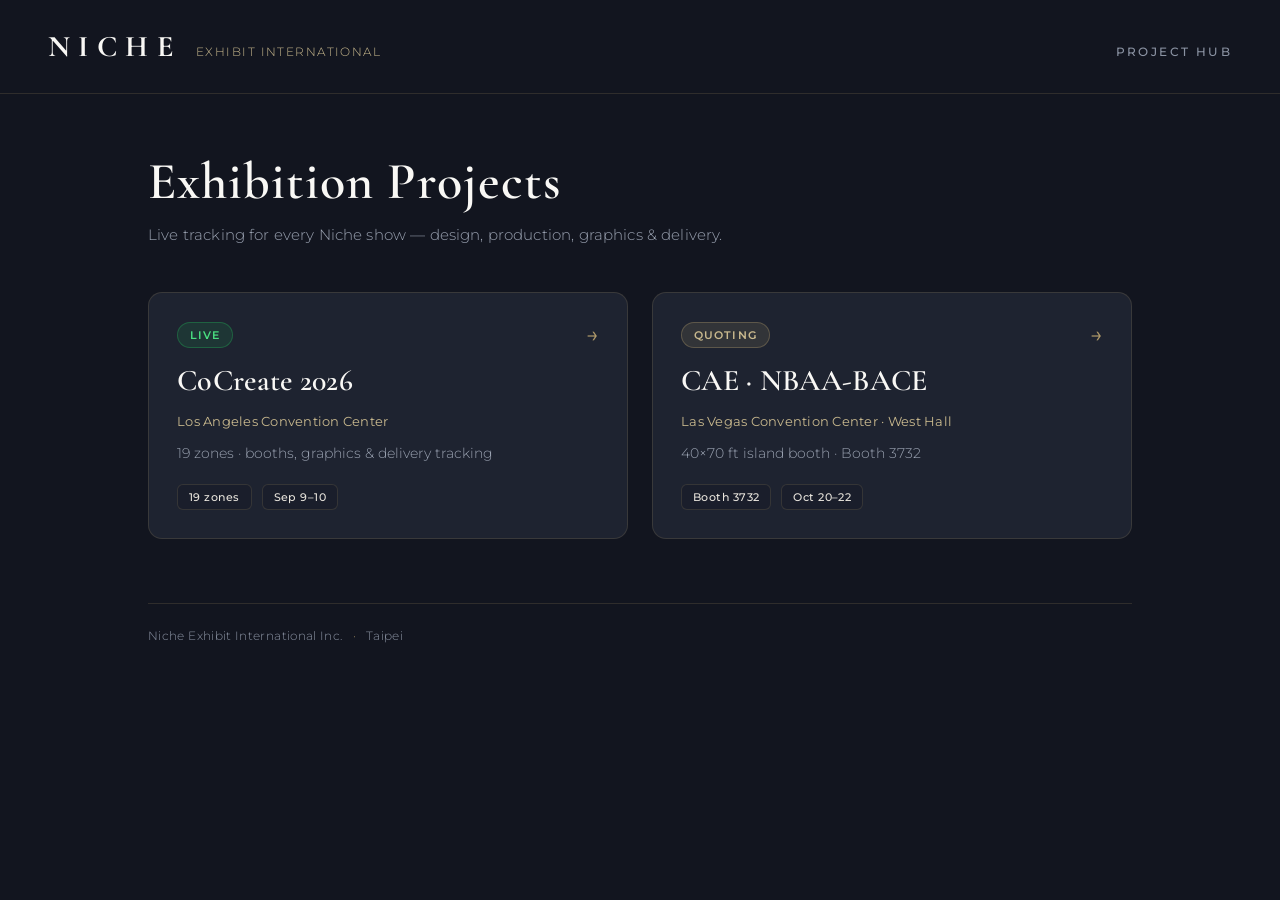
==== index.html @ a3ede6c7 "Niche Project Hub — 首頁 + CoCreate 搬入 + CAE dashboard（初版）" ====
<!DOCTYPE html>
<html lang="en">
<head>
  <meta charset="UTF-8">
  <meta name="viewport" content="width=device-width, initial-scale=1.0">
  <title>Niche Project Hub</title>
  <link rel="preconnect" href="https://fonts.googleapis.com">
  <link rel="preconnect" href="https://fonts.gstatic.com" crossorigin>
  <link href="https://fonts.googleapis.com/css2?family=Cormorant+Garamond:wght@500;600;700&family=Montserrat:wght@300;400;500;600&display=swap" rel="stylesheet">
  <link rel="stylesheet" href="styles.css">
</head>
<body>
  <header class="site-header">
    <div class="brand">
      <span class="brand-mark">NICHE</span>
      <span class="brand-sub">Exhibit International</span>
    </div>
    <div class="brand-tag">Project Hub</div>
  </header>

  <main class="container">
    <section class="hero">
      <h1 class="hero-title">Exhibition Projects</h1>
      <p class="hero-sub">Live tracking for every Niche show — design, production, graphics &amp; delivery.</p>
    </section>

    <section class="project-grid">
      <a class="project-card" href="cocreate/">
        <div class="card-top">
          <span class="card-status status-live">Live</span>
          <span class="card-arrow">→</span>
        </div>
        <h2 class="card-title">CoCreate 2026</h2>
        <p class="card-meta">Los Angeles Convention Center</p>
        <p class="card-desc">19 zones · booths, graphics &amp; delivery tracking</p>
        <div class="card-foot">
          <span class="card-tag">19 zones</span>
          <span class="card-tag">Sep 9–10</span>
        </div>
      </a>

      <a class="project-card" href="cae/">
        <div class="card-top">
          <span class="card-status status-quoting">Quoting</span>
          <span class="card-arrow">→</span>
        </div>
        <h2 class="card-title">CAE · NBAA-BACE</h2>
        <p class="card-meta">Las Vegas Convention Center · West Hall</p>
        <p class="card-desc">40×70 ft island booth · Booth 3732</p>
        <div class="card-foot">
          <span class="card-tag">Booth 3732</span>
          <span class="card-tag">Oct 20–22</span>
        </div>
      </a>
    </section>

    <footer class="site-footer">
      <span>Niche Exhibit International Inc.</span>
      <span class="footer-dot">·</span>
      <span>Taipei</span>
    </footer>
  </main>
</body>
</html>
---- styles.css ----
:root {
  --navy: #12151F;
  --navy-2: #1A1E2B;
  --brass: #B09A6A;
  --brass-soft: #C9B98E;
  --ivory: #F9F8F5;
  --warm-white: #E8E4DC;
  --grey: #8B93A3;
  --surface: #1E2330;
  --surface-2: #252B3A;
  --border: rgba(176, 154, 106, 0.18);
  --text: #EAE7DF;
  --text-dim: #9AA2B1;
}

* { margin: 0; padding: 0; box-sizing: border-box; }

body {
  font-family: 'Montserrat', -apple-system, sans-serif;
  background: var(--navy);
  color: var(--text);
  min-height: 100vh;
  -webkit-font-smoothing: antialiased;
}

/* Header */
.site-header {
  display: flex;
  align-items: baseline;
  justify-content: space-between;
  padding: 28px 48px;
  border-bottom: 1px solid var(--border);
}

.brand { display: flex; align-items: baseline; gap: 14px; }

.brand-mark {
  font-family: 'Cormorant Garamond', serif;
  font-weight: 700;
  font-size: 30px;
  letter-spacing: 0.28em;
  color: var(--ivory);
}

.brand-sub {
  font-size: 12px;
  font-weight: 300;
  letter-spacing: 0.12em;
  color: var(--brass-soft);
  text-transform: uppercase;
}

.brand-tag {
  font-size: 12px;
  font-weight: 500;
  letter-spacing: 0.2em;
  color: var(--grey);
  text-transform: uppercase;
}

/* Container */
.container {
  max-width: 1080px;
  margin: 0 auto;
  padding: 56px 48px 40px;
}

.hero { margin-bottom: 48px; }

.hero-title {
  font-family: 'Cormorant Garamond', serif;
  font-weight: 600;
  font-size: 52px;
  letter-spacing: 0.02em;
  color: var(--ivory);
  margin-bottom: 12px;
}

.hero-sub {
  font-size: 15px;
  font-weight: 300;
  color: var(--text-dim);
  letter-spacing: 0.01em;
}

/* Project grid */
.project-grid {
  display: grid;
  grid-template-columns: repeat(auto-fit, minmax(320px, 1fr));
  gap: 24px;
}

.project-card {
  display: flex;
  flex-direction: column;
  gap: 14px;
  background: var(--surface);
  border: 1px solid var(--border);
  border-radius: 14px;
  padding: 28px;
  text-decoration: none;
  color: inherit;
  transition: transform 0.2s ease, border-color 0.2s ease, background 0.2s ease;
}

.project-card:hover {
  transform: translateY(-4px);
  border-color: var(--brass);
  background: var(--surface-2);
}

.card-top {
  display: flex;
  align-items: center;
  justify-content: space-between;
}

.card-status {
  font-size: 11px;
  font-weight: 600;
  letter-spacing: 0.1em;
  text-transform: uppercase;
  padding: 5px 12px;
  border-radius: 999px;
}

.status-live {
  background: rgba(34, 197, 94, 0.12);
  color: #4ade80;
  border: 1px solid rgba(34, 197, 94, 0.3);
}

.status-quoting {
  background: rgba(176, 154, 106, 0.14);
  color: var(--brass-soft);
  border: 1px solid rgba(176, 154, 106, 0.35);
}

.card-arrow {
  font-size: 22px;
  color: var(--brass);
  transition: transform 0.2s ease;
}

.project-card:hover .card-arrow { transform: translateX(4px); }

.card-title {
  font-family: 'Cormorant Garamond', serif;
  font-weight: 600;
  font-size: 30px;
  color: var(--ivory);
  letter-spacing: 0.01em;
}

.card-meta {
  font-size: 13px;
  font-weight: 400;
  color: var(--brass-soft);
  letter-spacing: 0.02em;
}

.card-desc {
  font-size: 14px;
  font-weight: 300;
  color: var(--text-dim);
  line-height: 1.5;
}

.card-foot {
  display: flex;
  gap: 10px;
  margin-top: auto;
  padding-top: 6px;
}

.card-tag {
  font-size: 11px;
  font-weight: 500;
  letter-spacing: 0.04em;
  color: var(--warm-white);
  background: var(--navy-2);
  border: 1px solid var(--border);
  padding: 5px 11px;
  border-radius: 6px;
}

/* Footer */
.site-footer {
  margin-top: 64px;
  padding-top: 24px;
  border-top: 1px solid var(--border);
  display: flex;
  gap: 10px;
  font-size: 12px;
  font-weight: 300;
  color: var(--grey);
  letter-spacing: 0.03em;
}

.footer-dot { color: var(--brass); }
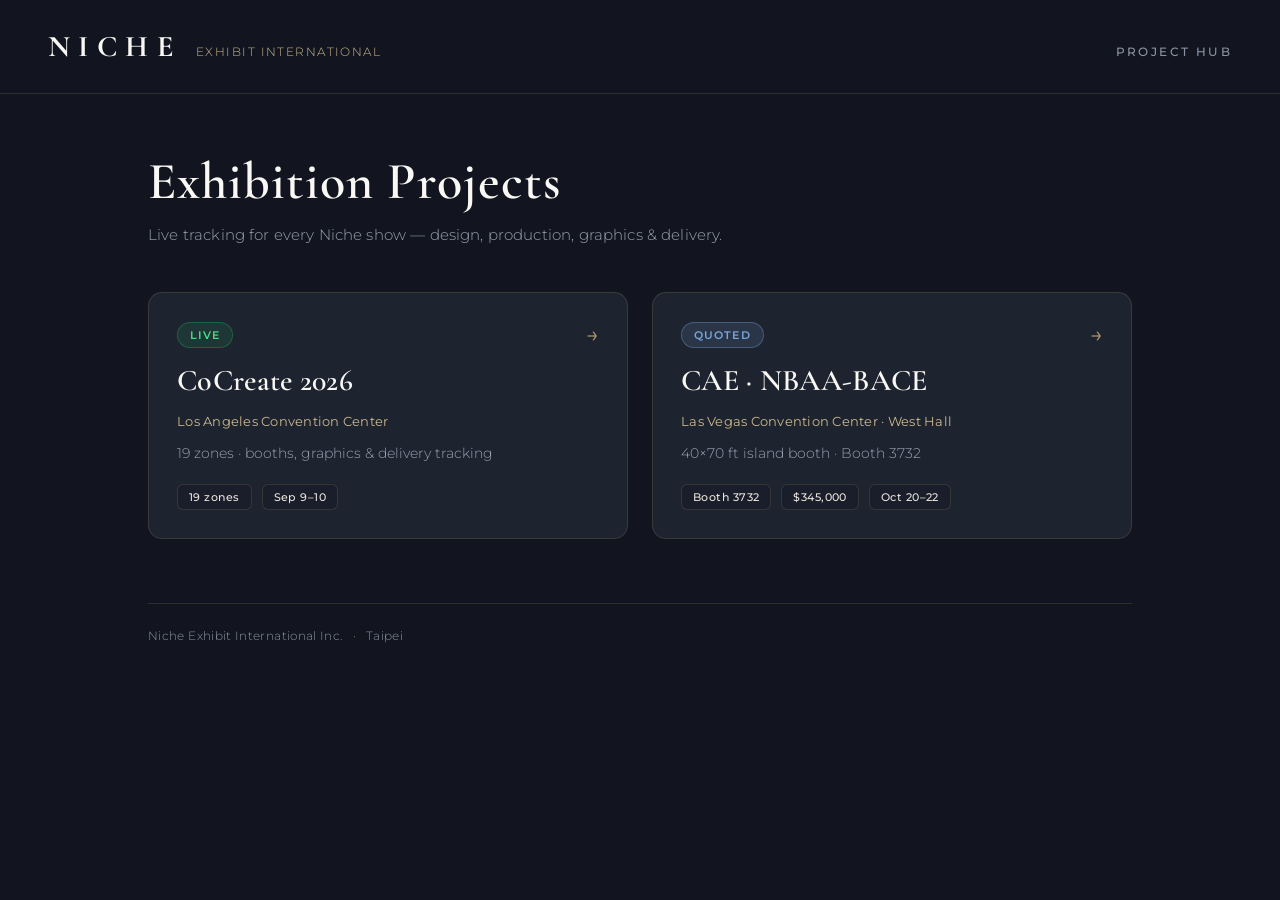
==== commit be6af3df: "CAE 加入 SO-21528 報價（45,000）+ 狀態改 Quoted" ====
--- a/index.html
+++ b/index.html
@@ -41,7 +41,7 @@
 
       <a class="project-card" href="cae/">
         <div class="card-top">
-          <span class="card-status status-quoting">Quoting</span>
+          <span class="card-status status-quoted">Quoted</span>
           <span class="card-arrow">→</span>
         </div>
         <h2 class="card-title">CAE · NBAA-BACE</h2>
@@ -49,6 +49,7 @@
         <p class="card-desc">40×70 ft island booth · Booth 3732</p>
         <div class="card-foot">
           <span class="card-tag">Booth 3732</span>
+          <span class="card-tag">$345,000</span>
           <span class="card-tag">Oct 20–22</span>
         </div>
       </a>
--- a/styles.css
+++ b/styles.css
@@ -136,6 +136,12 @@
   border: 1px solid rgba(176, 154, 106, 0.35);
 }
 
+.status-quoted {
+  background: rgba(123, 166, 217, 0.14);
+  color: #7BA6D9;
+  border: 1px solid rgba(123, 166, 217, 0.35);
+}
+
 .card-arrow {
   font-size: 22px;
   color: var(--brass);
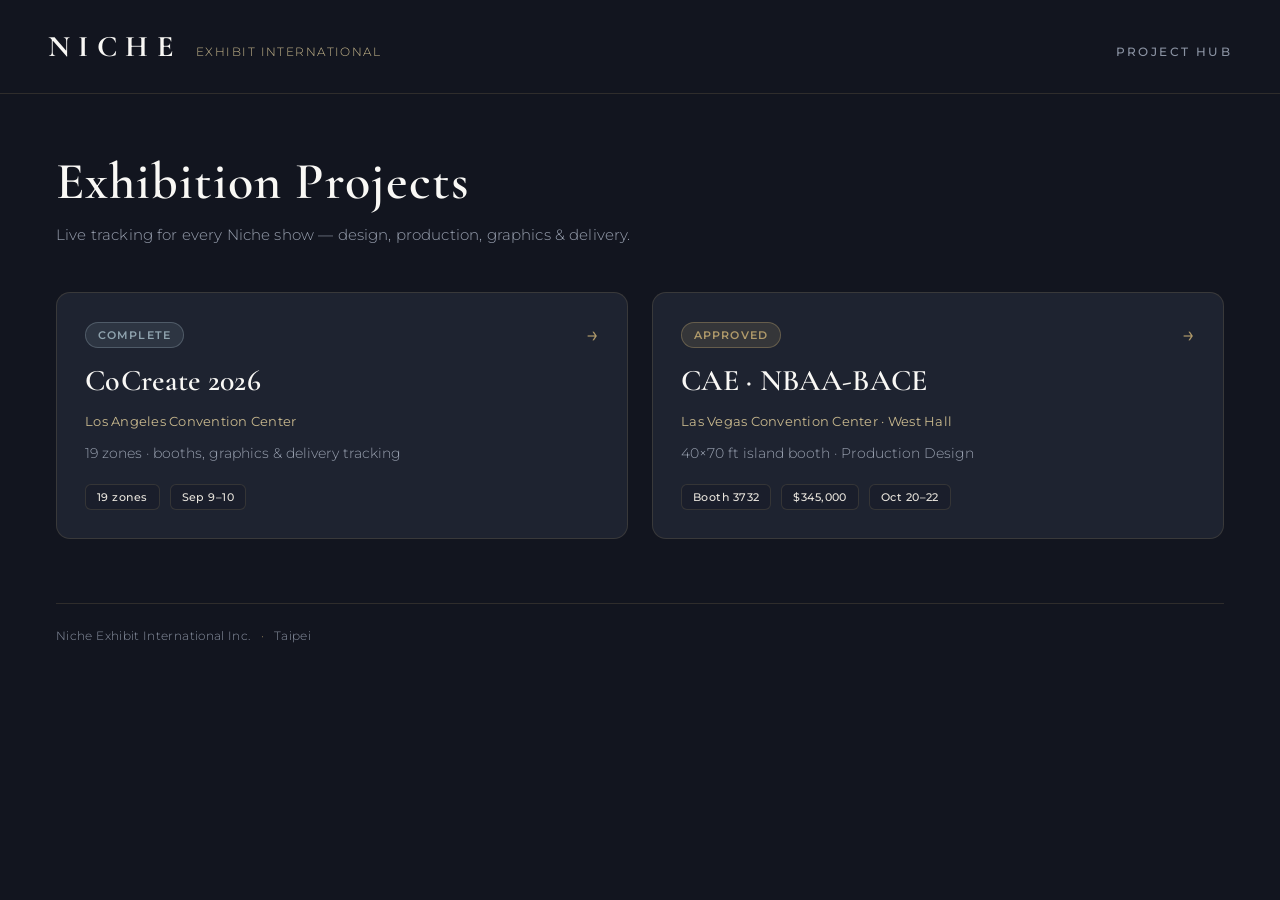
==== commit f6c6ba2f: "Project Hub 狀態更新：CoCreate → Complete、CAE → Approved（做 Production Design 中）" ====
--- a/index.html
+++ b/index.html
@@ -27,7 +27,7 @@
     <section class="project-grid">
       <a class="project-card" href="cocreate/">
         <div class="card-top">
-          <span class="card-status status-live">Live</span>
+          <span class="card-status status-complete">Complete</span>
           <span class="card-arrow">→</span>
         </div>
         <h2 class="card-title">CoCreate 2026</h2>
@@ -41,12 +41,12 @@
 
       <a class="project-card" href="cae/">
         <div class="card-top">
-          <span class="card-status status-quoted">Quoted</span>
+          <span class="card-status status-approved">Approved</span>
           <span class="card-arrow">→</span>
         </div>
         <h2 class="card-title">CAE · NBAA-BACE</h2>
         <p class="card-meta">Las Vegas Convention Center · West Hall</p>
-        <p class="card-desc">40×70 ft island booth · Booth 3732</p>
+        <p class="card-desc">40×70 ft island booth · Production Design</p>
         <div class="card-foot">
           <span class="card-tag">Booth 3732</span>
           <span class="card-tag">$345,000</span>
--- a/styles.css
+++ b/styles.css
@@ -60,9 +60,9 @@
 
 /* Container */
 .container {
-  max-width: 1080px;
+  max-width: 1440px;
   margin: 0 auto;
-  padding: 56px 48px 40px;
+  padding: 56px 56px 40px;
 }
 
 .hero { margin-bottom: 48px; }
@@ -142,6 +142,18 @@
   border: 1px solid rgba(123, 166, 217, 0.35);
 }
 
+.status-approved {
+  background: rgba(176, 154, 106, 0.16);
+  color: #B09A6A;
+  border: 1px solid rgba(176, 154, 106, 0.4);
+}
+
+.status-complete {
+  background: rgba(143, 163, 174, 0.14);
+  color: #8FA3AE;
+  border: 1px solid rgba(143, 163, 174, 0.35);
+}
+
 .card-arrow {
   font-size: 22px;
   color: var(--brass);
